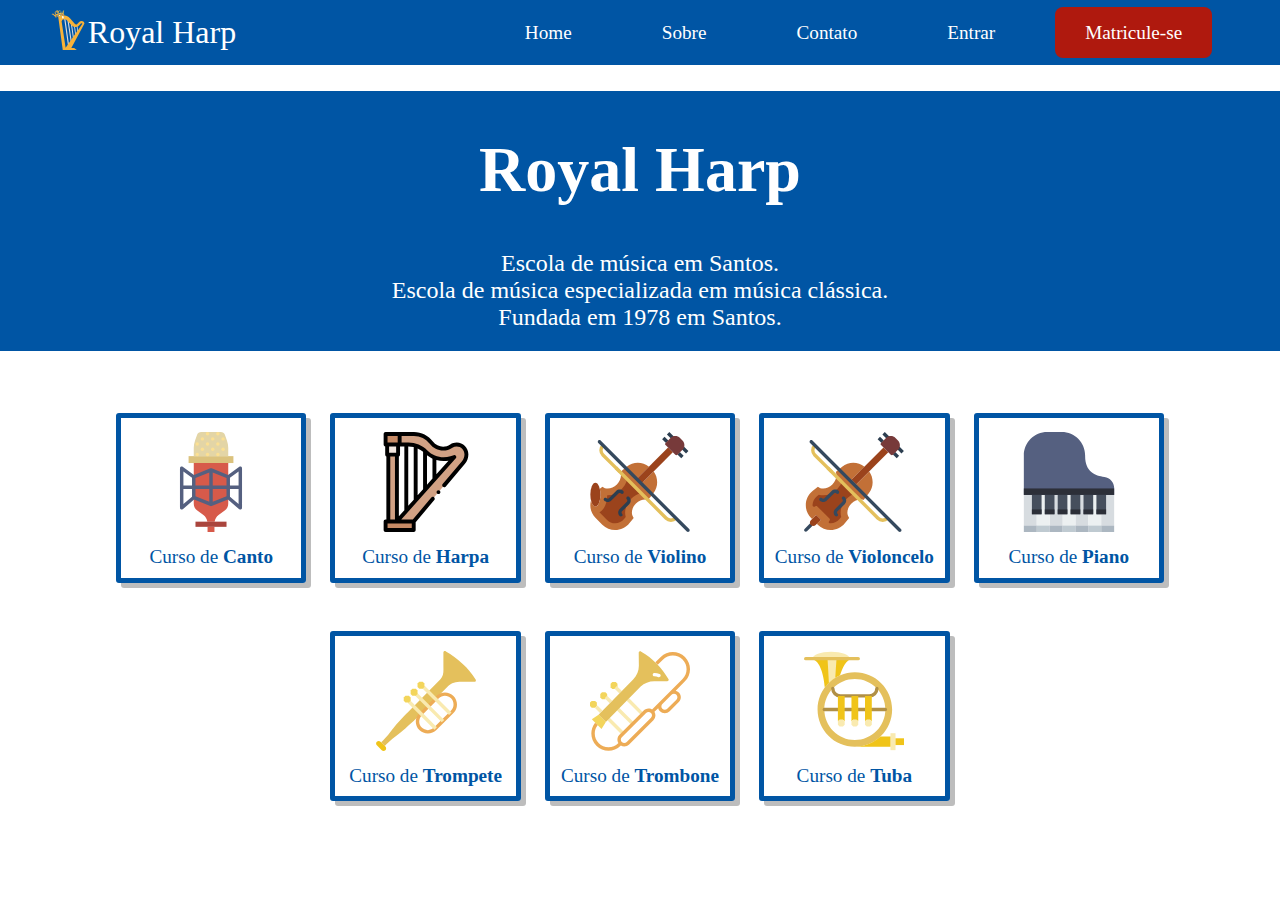
==== index.html @ a9f98b0b "initial: adicionando projeto no repo" ====
<!DOCTYPE html>
<html lang="pt-br">
  <head>
    <meta charset="UTF-8" />
    <meta name="viewport" content="width=device-width, initial-scale=1.0" />
    <meta http-equiv="X-UA-Compatible" content="ie=edge" />
    <link rel="stylesheet" href="css/index.css" />
    <link rel="stylesheet" href="css/flex.css" />
    <title>Royal Harp - Escola de música</title>
  </head>

  <body>
    <header class="cabecalhoPrincipal">
      <div class="container">
        <a href="index.html"><img class="logo" src="imagens/royalcrown-logo.svg" alt="Logo Royal Harp" /></a>
        <a href="index.html" class="royalharphome">Royal Harp</a>
        <nav>
          <ul class="cabecalhoPrincipal-nav" id="menu">            
            <li><a href="index.html">Home</a></li>
            <li><a href="sobre.html">Sobre</a></li>
            <li><a href="contato.html">Contato</a></li>
            <li><a href="login.html">Entrar</a></li>
            <li><a href="planos.html" class="btMatric">Matricule-se</a></li>
          </ul>
          <div class="dropdown" style="float:right;">
            <button class="dropbtn"><img class="menuicon" src="imagens/menu.svg" alt="icone de menu"> </button>
            <div class="dropdown-content">
              <a href="index.html">Home</a>
              <a href="sobre.html">Sobre</a>
              <a href="contato.html">Contato</a>
              <a href="login.html">Entrar</a>
              <a href="planos.html">Matricule-se</a>
            </div>
          </div> 
        </nav>
      </div>
    </header>
    
    <div class="royalH">    
      <h1>Royal Harp</h1>
      <p>Escola de música em Santos.<br>Escola de música especializada em música clássica.<br> Fundada em 1978 em Santos.</p>
    </div> 
    
    <main class="conteudoPrincipal">
      <div class="container">
        <div class="instrumentos">
          <div class="imgs">
            <a href=""
              ><img src="imagens/microphone.svg" alt="Icone de um Microfone" />
              <p>Curso de <strong>Canto</strong></p>
            </a>
          </div>
          <div class="imgs">
            <a href=""
            ><img src="imagens/harp.svg" alt="Icone de uma Harpa"/>
              <p>Curso de <strong>Harpa</strong></p>
            </a>
          </div>
          <div class="imgs">
            <a href=""
            ><img src="imagens/violin.svg" alt="Icone de um Violino"/>
            <p>Curso de <strong>Violino</strong></p>
          </a>
          </div>
          <div class="imgs">
            <a href=""
            ><img src="imagens/cello.svg" alt="Icone de um Violoncelo"/>
              <p>Curso de <strong>Violoncelo</strong></p>
            </a>
          </div>
          <div class="imgs">
            <a href=""
            ><img src="imagens/piano.svg" alt="Icone de um Piano"/>
            <p>Curso de <strong>Piano</strong></p>
          </a>
          </div>
          <div class="imgs">
            <a href=""
              ><img src="imagens/trumpet.svg" alt="Icone de um Trompete"/>
              <p>Curso de <strong>Trompete</strong></p>
            </a>
          </div>
          <div class="imgs">
            <a href=""
              ><img src="imagens/trombone.svg" alt="Icone de um Trombone"/>
              <p>Curso de <strong>Trombone</strong></p>
            </a>
          </div>
          <div class="imgs">
            <a href=""
            ><img src="imagens/tuba.svg" alt="Icone de uma Tuba"/>
            <p>Curso de <strong>Tuba</strong></p>
            </a>
          </div>
        </div>
      </div>
    </main>
  </body>
</html>
---- css/index.css ----
body, ul, li, p {
  margin: 0px;
  padding: 0px;
  list-style: none;
  font-size: 1.2rem;

}


body {
  background-color: white;
  
}

.cabecalhoPrincipal {
  background-color:#0055A4;
  padding: 10px;
  
}

.container {
  width: 94%;
	margin: 0 auto;
}

a {
  text-decoration: none;
  color: white;
}

.cabecalhoPrincipal-nav li {
  margin-left: 10px;
  display: block;
}

.cabecalhoPrincipal-nav li a {

  padding-right: 30px;
  padding-left: 30px;
  padding-top: 15px;
  padding-bottom: 15px;
  margin-right: 20px;
}


.btMatric{
  color:white;
  background-color:#AF190E ;
  font-size: 1.2rem;
  padding-top: 15px;
  padding-bottom: 15px;
  margin-right: 0px;
  border-radius: 8px;
  border: none;
  
}

.logo {
  width: 40px;
  height: 40px;
  
}

.imgs img{
  width: 100px;
  height: 100px;
}

.conteudoPrincipal {
	margin-top: 20px;
  margin-bottom: 20px;
}

.imgs {
	height: 100px;
	text-align: center;
  margin: 1%;
  margin-top: 3%;
  margin-bottom: 1%; 
  position: relative;
  border-style: solid;
  border-width: 5px;
  border-radius: 3px;
  border-color:#0055A4;
  box-shadow:5px 5px rgba(0, 0, 0, 0.26);
  padding: 30px;
}

.imgs a {
  text-align: center;
	color:#0055A4;
	display: block;
	width: 100%;
	height: 100%;
	position: absolute;
	top: 0;
  left: 0;
  margin-top: 8%;
}
.imgs a p{
  margin-top: 5%;
}

.royalH {
  text-align: center;
  display: block;
  background-color: #0055A4;
  width: 100%;
  margin: 2% auto;
  
  color:white;
}
.royalH p{
  margin-bottom: 20px;
  font-size: 1.5rem;
  
}



.dropbtn {
  background-color:#0055A4;
  width: 60px;
  height: 60px;
  display: none;
  border: none;
}

.dropdown {
  position: relative;
  display: inline-block;

}

.dropdown-content {
  display: none;
  position: absolute;
  right: 0;
  background-color: #ffffff;
  min-width: 160px;
  box-shadow: 0px 8px 16px 0px rgba(0,0,0,0.2);
  z-index: 1;
}

.dropdown-content a {
  color:#0055A4;
  padding: 12px 16px;
  text-decoration: none;
  display: block;
  border-bottom:0.5px solid;
  
}

.dropdown-content a:hover {
  background-color: #f0f0f0;
  color:#0055A4;
}

.dropdown:hover .dropdown-content {
  display: block;
}

.dropdown:hover .dropbtn {
  
  border-radius: 8px;
  border: none;

}

.instrumentos {
  justify-content: center;
}




@media screen and (max-width: 1024px) {

.cabecalhoPrincipal-nav li a {

  padding: 0px;
  
}

.cabecalhoPrincipal li:nth-child(2){
    display:none;
}
.cabecalhoPrincipal li:nth-child(3){
    display:none;
}
.cabecalhoPrincipal li:nth-child(4){
    display:none;
}
.cabecalhoPrincipal li:nth-child(5){
    display:none;
}
.dropmenu li:nth-child(2){
    display: block;
}
.dropmenu li:nth-child(3){
    display: block;
}
.dropmenu li:nth-child(4){
    display: block;
}
.dropmenu li:last-child{
    display: block;
}   
    
.cabecalhoPrincipal li:last-child{
    display:block;

}
.menuicon{
    width: 40px;
    height: 40px;
    display: block;
    padding-left: 4px;
}

  .header {
    width: 100%;

    padding: 0px;
    display: flex;
    flex-wrap: wrap;
    justify-content: space-between;

    align-items: center;
  }

  main {
    width: 100%;
    display: block;
  }

  img {
    max-width: 50px;
  }
  .imgs {
    width: 100px;
    margin-left: 0;
  }

  

  .buscar{
    display: none;
  }

  .imgs a p{
    margin-top: 0;
  }
  .dropbtn{
    display: block;
    }
.btMatric{
    display: none;
    }
.cabecalhoPrincipal li:nth-child(1){
    display:none;
}

}
---- css/flex.css ----
@font-face {
  font-family:"Roboto" "Peignot";
  src: url('https://fonts.googleapis.com/css2?family=Roboto:wght@500&display=swap') ('fonts/peignot.ttf');  
}
body{
  font-family: 'Roboto', 'peignot';
}
h1{
  font-family: 'peignot';
  font-size: 4rem;
}
.royalharphome{
  text-align: left;
  margin-left: 0 auto;
  margin-right: auto;
  font-family: 'peignot';
  font-size:2rem;
}
.cabecalhoPrincipal .container{
  display: flex;
  align-items: center;
  justify-content: space-between;
}

.cabecalhoPrincipal-nav #menu{
  display: flex;
  align-items: center;
  justify-content: space-between
}

.cabecalhoPrincipal-nav {
  display: flex;
  align-items: center;
  justify-content: space-between
}

.conteudoPrincipal {
  display: flex;
  align-items: center;
}

.royalH {
  display: flex;
  flex-direction: column;

}

.instrumentos {
  display: flex;
  flex-wrap: wrap;
}
.professores {
  display: flex;
  flex-wrap: wrap;
}

.imgs {
  justify-content: space-around;
  width: 10%;
}
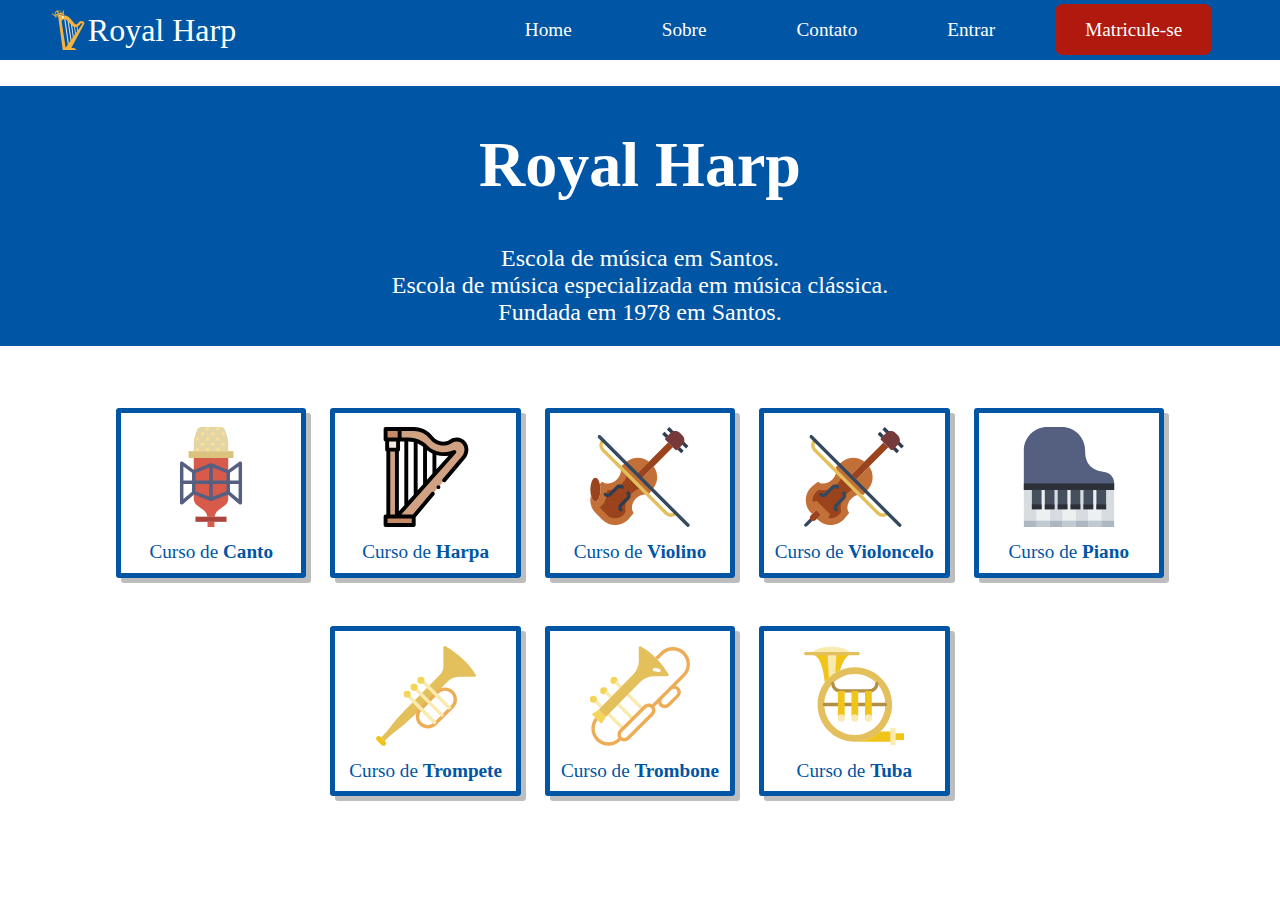
==== commit c9ef073a: "Update index.html" ====
--- a/index.html
+++ b/index.html
@@ -12,7 +12,7 @@
   <body>
     <header class="cabecalhoPrincipal">
       <div class="container">
-        <a href="index.html"><img class="logo" src="imagens/royalcrown-logo.svg" alt="Logo Royal Harp" /></a>
+        <img class="logo" src="imagens/royalcrown-logo.svg" alt="Logo Royal Harp" />
         <a href="index.html" class="royalharphome">Royal Harp</a>
         <nav>
           <ul class="cabecalhoPrincipal-nav" id="menu">            
@@ -36,7 +36,8 @@
       </div>
     </header>
     
-    <div class="royalH">    
+    <div class="royalH">  
+      <a id="salto" href="#salto" name="salto"></a>
       <h1>Royal Harp</h1>
       <p>Escola de música em Santos.<br>Escola de música especializada em música clássica.<br> Fundada em 1978 em Santos.</p>
     </div> 
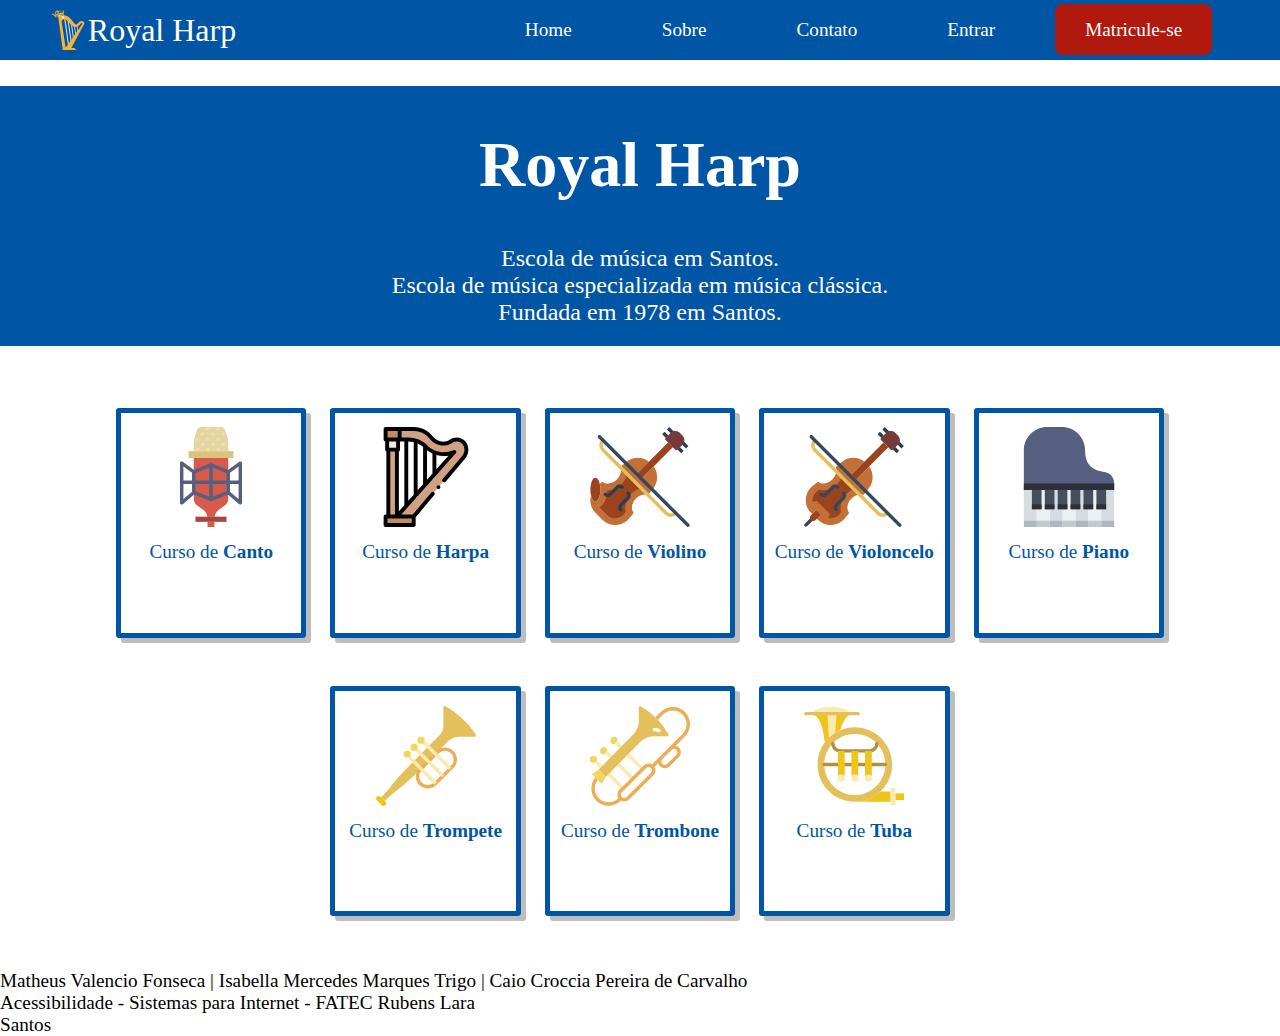
==== commit 2856ffdc: "Update index.html" ====
--- a/index.html
+++ b/index.html
@@ -13,7 +13,7 @@
     <header class="cabecalhoPrincipal">
       <div class="container">
         <img class="logo" src="imagens/royalcrown-logo.svg" alt="Logo Royal Harp" />
-        <a href="index.html" class="royalharphome">Royal Harp</a>
+        <a href="#salto" class="royalharphome">Royal Harp</a>
         <nav>
           <ul class="cabecalhoPrincipal-nav" id="menu">            
             <li><a href="index.html">Home</a></li>
@@ -96,5 +96,16 @@
         </div>
       </div>
     </main>
+    <footer>
+      <div id="rodape">
+          <p class="link">
+            <a href="https://royalharp.netlify.app/index.html" target="_blank"><span>Clique aqui para acessar a Royal Harp no netlify.</span></a>
+          </p>
+         <p>Matheus Valencio Fonseca | Isabella Mercedes Marques Trigo | Caio Croccia Pereira de Carvalho</p>
+         <p>Acessibilidade - Sistemas para Internet - FATEC Rubens Lara</p>
+         <p>Santos</p>
+          
+      </div>
+    </footer>
   </body>
 </html>
--- a/css/index.css
+++ b/css/index.css
@@ -64,6 +64,7 @@
 .imgs img{
   width: 100px;
   height: 100px;
+  margin-top:8%;
 }
 
 .conteudoPrincipal {
@@ -72,8 +73,8 @@
 }
 
 .imgs {
-	height: 100px;
-	text-align: center;
+  height: 160px;
+  text-align: center;
   margin: 1%;
   margin-top: 3%;
   margin-bottom: 1%; 
@@ -88,14 +89,16 @@
 
 .imgs a {
   text-align: center;
-	color:#0055A4;
-	display: block;
-	width: 100%;
-	height: 100%;
-	position: absolute;
-	top: 0;
+  color:#0055A4;
+  display: block;
+  width: 100%; 
+  height: 100%;
+  position: absolute;
+  top: 0;
   left: 0;
-  margin-top: 8%;
+}
+.imgs a:hover{
+  background-color: #cce6ff;
 }
 .imgs a p{
   margin-top: 5%;
--- a/css/flex.css
+++ b/css/flex.css
@@ -58,3 +58,10 @@
   justify-content: space-around;
   width: 10%;
 }
+.cabecalhoPrincipal a:hover{
+  background-color: #002f5c;
+}
+.btMatric:hover{
+  background-color: #6e110a !important;
+
+}
